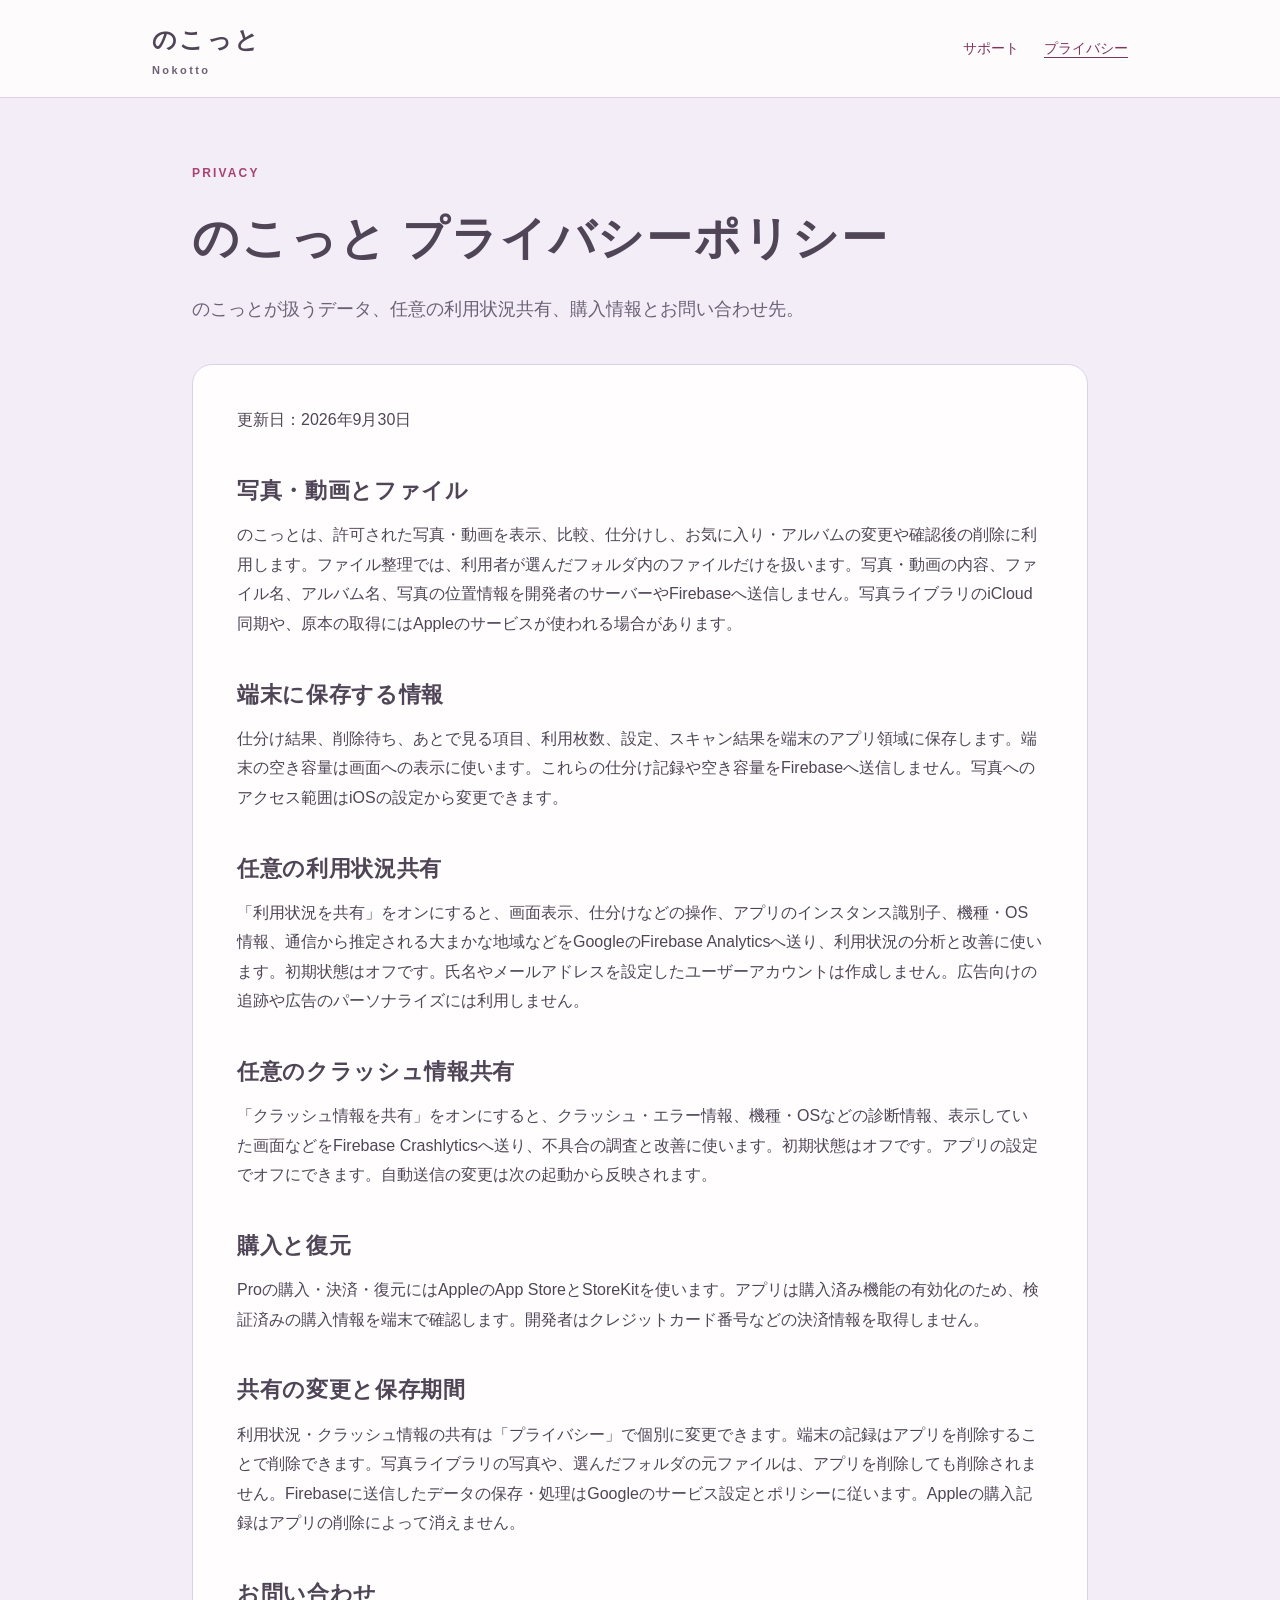
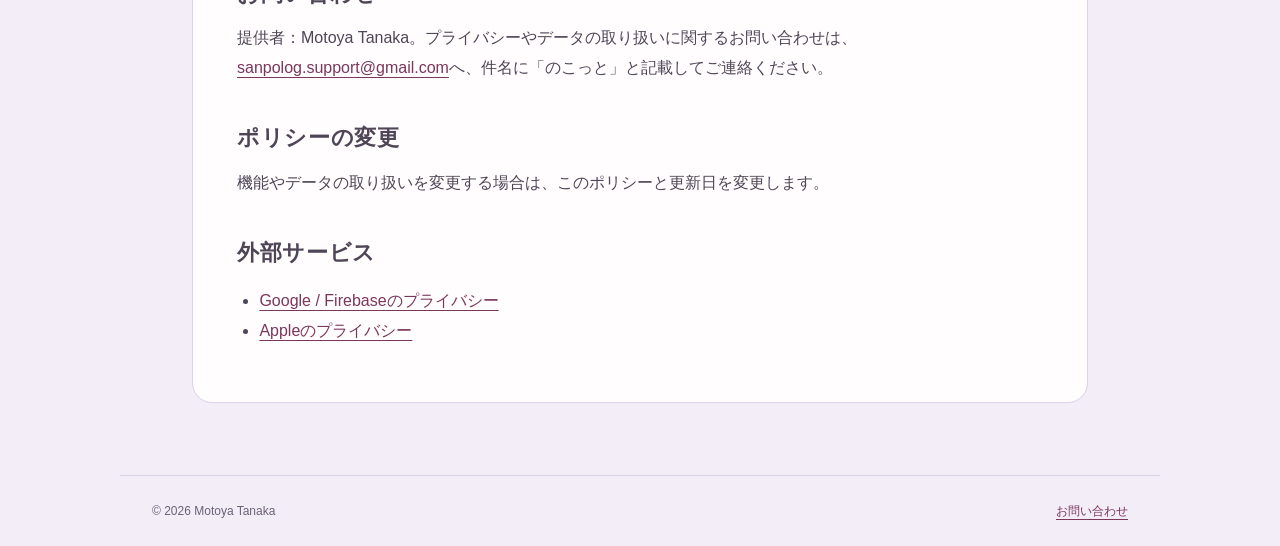
==== nokotto/privacy.html @ edcba47b "Publish Nokotto support and privacy pages" ====
<!doctype html>
<html lang="ja"><head><meta charset="utf-8"><meta name="viewport" content="width=device-width,initial-scale=1">
<title>のこっと プライバシーポリシー</title><meta name="description" content="のこっとが扱うデータ、任意の利用状況共有、購入情報とお問い合わせ先。"><link rel="stylesheet" href="./styles.css"></head>
<body><a class="skip" href="#main">本文へ移動</a><header><nav aria-label="メインメニュー"><a class="brand" href="./index.html">のこっと<span>Nokotto</span></a><div><a href="./support.html">サポート</a><a href="./privacy.html" aria-current="page">プライバシー</a></div></nav></header>
<main id="main"><div class="page-title"><p class="eyebrow">PRIVACY</p><h1>のこっと プライバシーポリシー</h1><p class="lead">のこっとが扱うデータ、任意の利用状況共有、購入情報とお問い合わせ先。</p></div><article>
<p>更新日：2026年9月30日</p>
<h2>写真・動画とファイル</h2>
<p>のこっとは、許可された写真・動画を表示、比較、仕分けし、お気に入り・アルバムの変更や確認後の削除に利用します。ファイル整理では、利用者が選んだフォルダ内のファイルだけを扱います。写真・動画の内容、ファイル名、アルバム名、写真の位置情報を開発者のサーバーやFirebaseへ送信しません。写真ライブラリのiCloud同期や、原本の取得にはAppleのサービスが使われる場合があります。</p>
<h2>端末に保存する情報</h2>
<p>仕分け結果、削除待ち、あとで見る項目、利用枚数、設定、スキャン結果を端末のアプリ領域に保存します。端末の空き容量は画面への表示に使います。これらの仕分け記録や空き容量をFirebaseへ送信しません。写真へのアクセス範囲はiOSの設定から変更できます。</p>
<h2>任意の利用状況共有</h2>
<p>「利用状況を共有」をオンにすると、画面表示、仕分けなどの操作、アプリのインスタンス識別子、機種・OS情報、通信から推定される大まかな地域などをGoogleのFirebase Analyticsへ送り、利用状況の分析と改善に使います。初期状態はオフです。氏名やメールアドレスを設定したユーザーアカウントは作成しません。広告向けの追跡や広告のパーソナライズには利用しません。</p>
<h2>任意のクラッシュ情報共有</h2>
<p>「クラッシュ情報を共有」をオンにすると、クラッシュ・エラー情報、機種・OSなどの診断情報、表示していた画面などをFirebase Crashlyticsへ送り、不具合の調査と改善に使います。初期状態はオフです。アプリの設定でオフにできます。自動送信の変更は次の起動から反映されます。</p>
<h2>購入と復元</h2>
<p>Proの購入・決済・復元にはAppleのApp StoreとStoreKitを使います。アプリは購入済み機能の有効化のため、検証済みの購入情報を端末で確認します。開発者はクレジットカード番号などの決済情報を取得しません。</p>
<h2>共有の変更と保存期間</h2>
<p>利用状況・クラッシュ情報の共有は「プライバシー」で個別に変更できます。端末の記録はアプリを削除することで削除できます。写真ライブラリの写真や、選んだフォルダの元ファイルは、アプリを削除しても削除されません。Firebaseに送信したデータの保存・処理はGoogleのサービス設定とポリシーに従います。Appleの購入記録はアプリの削除によって消えません。</p>
<h2>お問い合わせ</h2>
<p>提供者：Motoya Tanaka。プライバシーやデータの取り扱いに関するお問い合わせは、<a href="mailto:sanpolog.support@gmail.com">sanpolog.support@gmail.com</a>へ、件名に「のこっと」と記載してご連絡ください。</p>
<h2>ポリシーの変更</h2>
<p>機能やデータの取り扱いを変更する場合は、このポリシーと更新日を変更します。</p>
<h2>外部サービス</h2>
<ul><li><a href="https://firebase.google.com/support/privacy">Google / Firebaseのプライバシー</a></li><li><a href="https://www.apple.com/legal/privacy/">Appleのプライバシー</a></li></ul></article></main><footer><p>© 2026 Motoya Tanaka</p><a href="mailto:sanpolog.support@gmail.com">お問い合わせ</a></footer></body></html>
---- nokotto/styles.css ----
:root{color-scheme:light;--ink:#4f4557;--muted:#6d6175;--accent:#a64472;--surface:#fffdfd;--background:#f3edf8;--line:#ddd0e8}
*{box-sizing:border-box}html{font-family:-apple-system,BlinkMacSystemFont,"Hiragino Kaku Gothic ProN","Yu Gothic",sans-serif;line-height:1.85;scroll-behavior:smooth}body{margin:0;color:var(--ink);background:var(--background)}a{color:#7b365c;text-underline-offset:4px}a:hover{color:#54243f}a:focus-visible{outline:3px solid var(--accent);outline-offset:5px;border-radius:3px}.skip{position:absolute;left:20px;top:-100px;padding:10px;background:white;z-index:2}.skip:focus{top:10px}header{background:rgba(255,253,253,.9);border-bottom:1px solid var(--line)}nav{max-width:1040px;margin:auto;min-height:90px;padding:18px 32px;display:flex;align-items:center;justify-content:space-between;gap:24px}.brand{font-size:24px;font-weight:750;letter-spacing:.1em;color:var(--ink);text-decoration:none}.brand span{font-size:11px;color:var(--muted);display:block;letter-spacing:.22em;line-height:1.5}nav div{display:flex;gap:25px}nav div a{font-size:14px;text-decoration:none}nav a[aria-current=page]{text-decoration:underline}main{max-width:960px;margin:auto;padding:64px 32px 72px}h1,h2,p{margin-top:0}h1{font-size:clamp(28px,4vw,46px);line-height:1.5;letter-spacing:.04em;margin-bottom:20px;overflow-wrap:anywhere}h2{font-size:22px;line-height:1.6;letter-spacing:.03em}.eyebrow{font-size:12px;letter-spacing:.18em;font-weight:700;color:var(--accent);margin-bottom:20px}.lead{font-size:18px;color:var(--muted);max-width:680px}.page-title{margin-bottom:38px}article{padding:40px 44px;background:var(--surface);border:1px solid var(--line);border-radius:20px}article h2{margin:38px 0 12px}article h2:first-child{margin-top:0}article p{margin-bottom:20px}article ul{padding-left:1.4em}article a{overflow-wrap:anywhere}.hero{padding:20px 0 40px}.hero h1{font-size:clamp(36px,6vw,60px)}.status{display:inline-block;font-size:13px;padding:5px 15px;background:#eadfee;border-radius:30px;margin-top:12px}.features{border-top:1px solid var(--line);border-bottom:1px solid var(--line);padding:36px 0;display:grid;grid-template-columns:repeat(3,1fr);gap:30px}.number{font-size:12px;letter-spacing:.15em;color:var(--accent);display:block;margin-bottom:12px}.features h2{font-size:19px}.features p{font-size:15px;margin:0}.support-link{padding-top:44px}.button{display:inline-flex;gap:36px;background:#ead0de;padding:12px 24px;border-radius:30px;text-decoration:none;font-weight:650}footer{max-width:1040px;margin:auto;padding:24px 32px;border-top:1px solid var(--line);display:flex;justify-content:space-between;gap:20px;font-size:12px;color:var(--muted)}footer p{margin:0}@media(max-width:600px){nav{padding:16px 20px;gap:15px;align-items:flex-start}.brand{font-size:21px}nav div{gap:12px;flex-wrap:wrap;justify-content:flex-end;padding-top:6px}nav div a{font-size:12px}main{padding:40px 20px 50px}article{padding:24px 20px;border-radius:16px}article h2{font-size:20px}.lead{font-size:16px}.features{grid-template-columns:1fr;gap:26px}.features h2{margin-bottom:7px}footer{padding:24px 20px;flex-wrap:wrap}}
@media(prefers-reduced-motion:reduce){html{scroll-behavior:auto}}
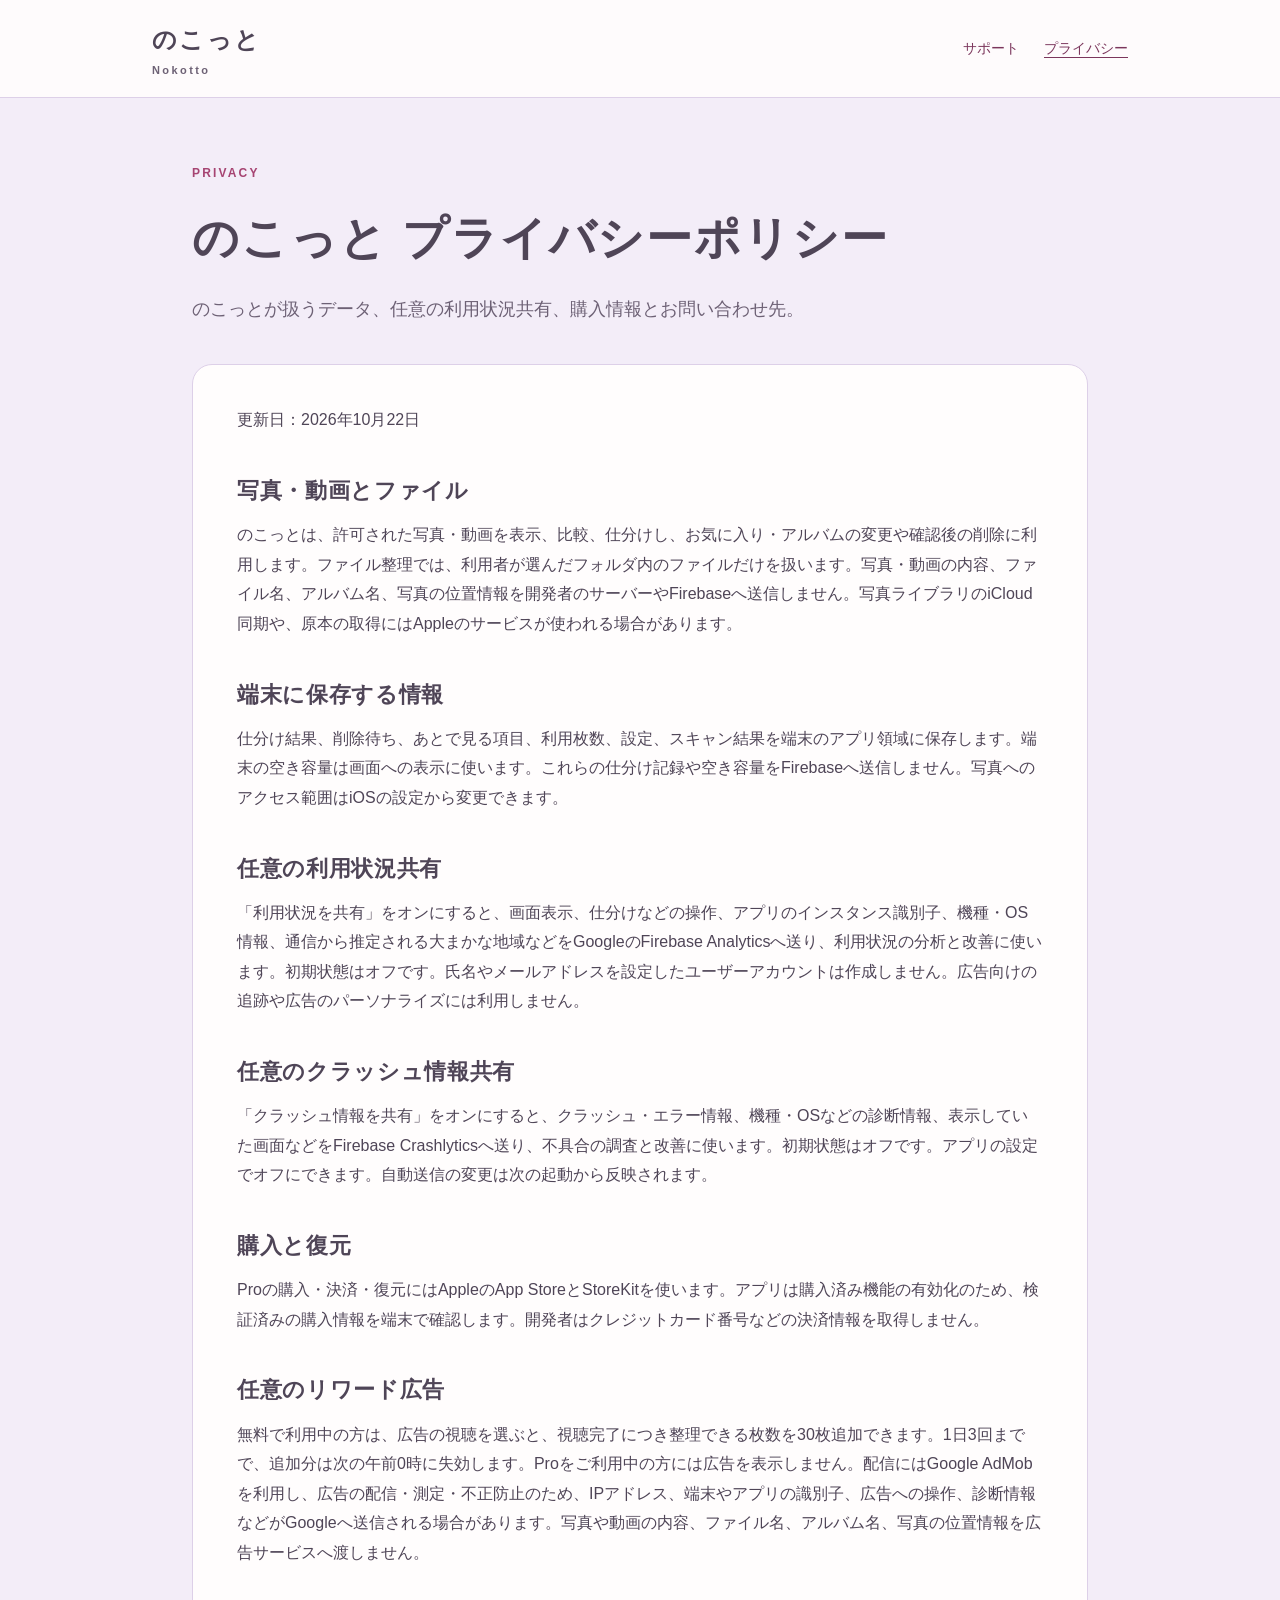
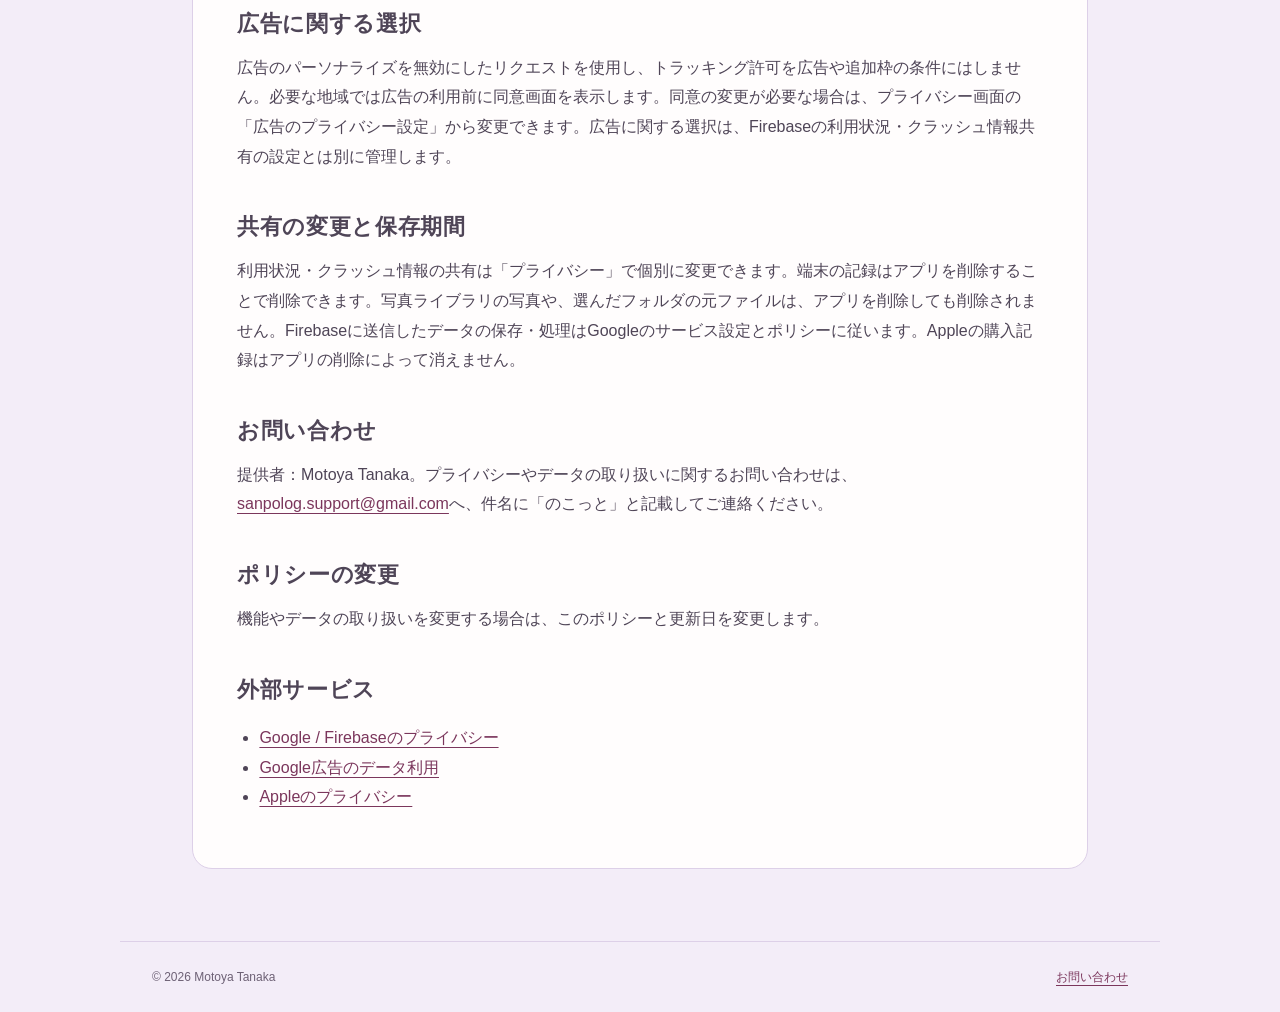
==== commit bd09fc91: "Explain optional rewarded ads and privacy choices" ====
--- a/nokotto/privacy.html
+++ b/nokotto/privacy.html
@@ -3,7 +3,7 @@
 <title>のこっと プライバシーポリシー</title><meta name="description" content="のこっとが扱うデータ、任意の利用状況共有、購入情報とお問い合わせ先。"><link rel="stylesheet" href="./styles.css"></head>
 <body><a class="skip" href="#main">本文へ移動</a><header><nav aria-label="メインメニュー"><a class="brand" href="./index.html">のこっと<span>Nokotto</span></a><div><a href="./support.html">サポート</a><a href="./privacy.html" aria-current="page">プライバシー</a></div></nav></header>
 <main id="main"><div class="page-title"><p class="eyebrow">PRIVACY</p><h1>のこっと プライバシーポリシー</h1><p class="lead">のこっとが扱うデータ、任意の利用状況共有、購入情報とお問い合わせ先。</p></div><article>
-<p>更新日：2026年9月30日</p>
+<p>更新日：2026年10月22日</p>
 <h2>写真・動画とファイル</h2>
 <p>のこっとは、許可された写真・動画を表示、比較、仕分けし、お気に入り・アルバムの変更や確認後の削除に利用します。ファイル整理では、利用者が選んだフォルダ内のファイルだけを扱います。写真・動画の内容、ファイル名、アルバム名、写真の位置情報を開発者のサーバーやFirebaseへ送信しません。写真ライブラリのiCloud同期や、原本の取得にはAppleのサービスが使われる場合があります。</p>
 <h2>端末に保存する情報</h2>
@@ -14,6 +14,10 @@
 <p>「クラッシュ情報を共有」をオンにすると、クラッシュ・エラー情報、機種・OSなどの診断情報、表示していた画面などをFirebase Crashlyticsへ送り、不具合の調査と改善に使います。初期状態はオフです。アプリの設定でオフにできます。自動送信の変更は次の起動から反映されます。</p>
 <h2>購入と復元</h2>
 <p>Proの購入・決済・復元にはAppleのApp StoreとStoreKitを使います。アプリは購入済み機能の有効化のため、検証済みの購入情報を端末で確認します。開発者はクレジットカード番号などの決済情報を取得しません。</p>
+<h2>任意のリワード広告</h2>
+<p>無料で利用中の方は、広告の視聴を選ぶと、視聴完了につき整理できる枚数を30枚追加できます。1日3回までで、追加分は次の午前0時に失効します。Proをご利用中の方には広告を表示しません。配信にはGoogle AdMobを利用し、広告の配信・測定・不正防止のため、IPアドレス、端末やアプリの識別子、広告への操作、診断情報などがGoogleへ送信される場合があります。写真や動画の内容、ファイル名、アルバム名、写真の位置情報を広告サービスへ渡しません。</p>
+<h2>広告に関する選択</h2>
+<p>広告のパーソナライズを無効にしたリクエストを使用し、トラッキング許可を広告や追加枠の条件にはしません。必要な地域では広告の利用前に同意画面を表示します。同意の変更が必要な場合は、プライバシー画面の「広告のプライバシー設定」から変更できます。広告に関する選択は、Firebaseの利用状況・クラッシュ情報共有の設定とは別に管理します。</p>
 <h2>共有の変更と保存期間</h2>
 <p>利用状況・クラッシュ情報の共有は「プライバシー」で個別に変更できます。端末の記録はアプリを削除することで削除できます。写真ライブラリの写真や、選んだフォルダの元ファイルは、アプリを削除しても削除されません。Firebaseに送信したデータの保存・処理はGoogleのサービス設定とポリシーに従います。Appleの購入記録はアプリの削除によって消えません。</p>
 <h2>お問い合わせ</h2>
@@ -21,4 +25,4 @@
 <h2>ポリシーの変更</h2>
 <p>機能やデータの取り扱いを変更する場合は、このポリシーと更新日を変更します。</p>
 <h2>外部サービス</h2>
-<ul><li><a href="https://firebase.google.com/support/privacy">Google / Firebaseのプライバシー</a></li><li><a href="https://www.apple.com/legal/privacy/">Appleのプライバシー</a></li></ul></article></main><footer><p>© 2026 Motoya Tanaka</p><a href="mailto:sanpolog.support@gmail.com">お問い合わせ</a></footer></body></html>
+<ul><li><a href="https://firebase.google.com/support/privacy">Google / Firebaseのプライバシー</a></li><li><a href="https://policies.google.com/technologies/partner-sites">Google広告のデータ利用</a></li><li><a href="https://www.apple.com/legal/privacy/">Appleのプライバシー</a></li></ul></article></main><footer><p>© 2026 Motoya Tanaka</p><a href="mailto:sanpolog.support@gmail.com">お問い合わせ</a></footer></body></html>
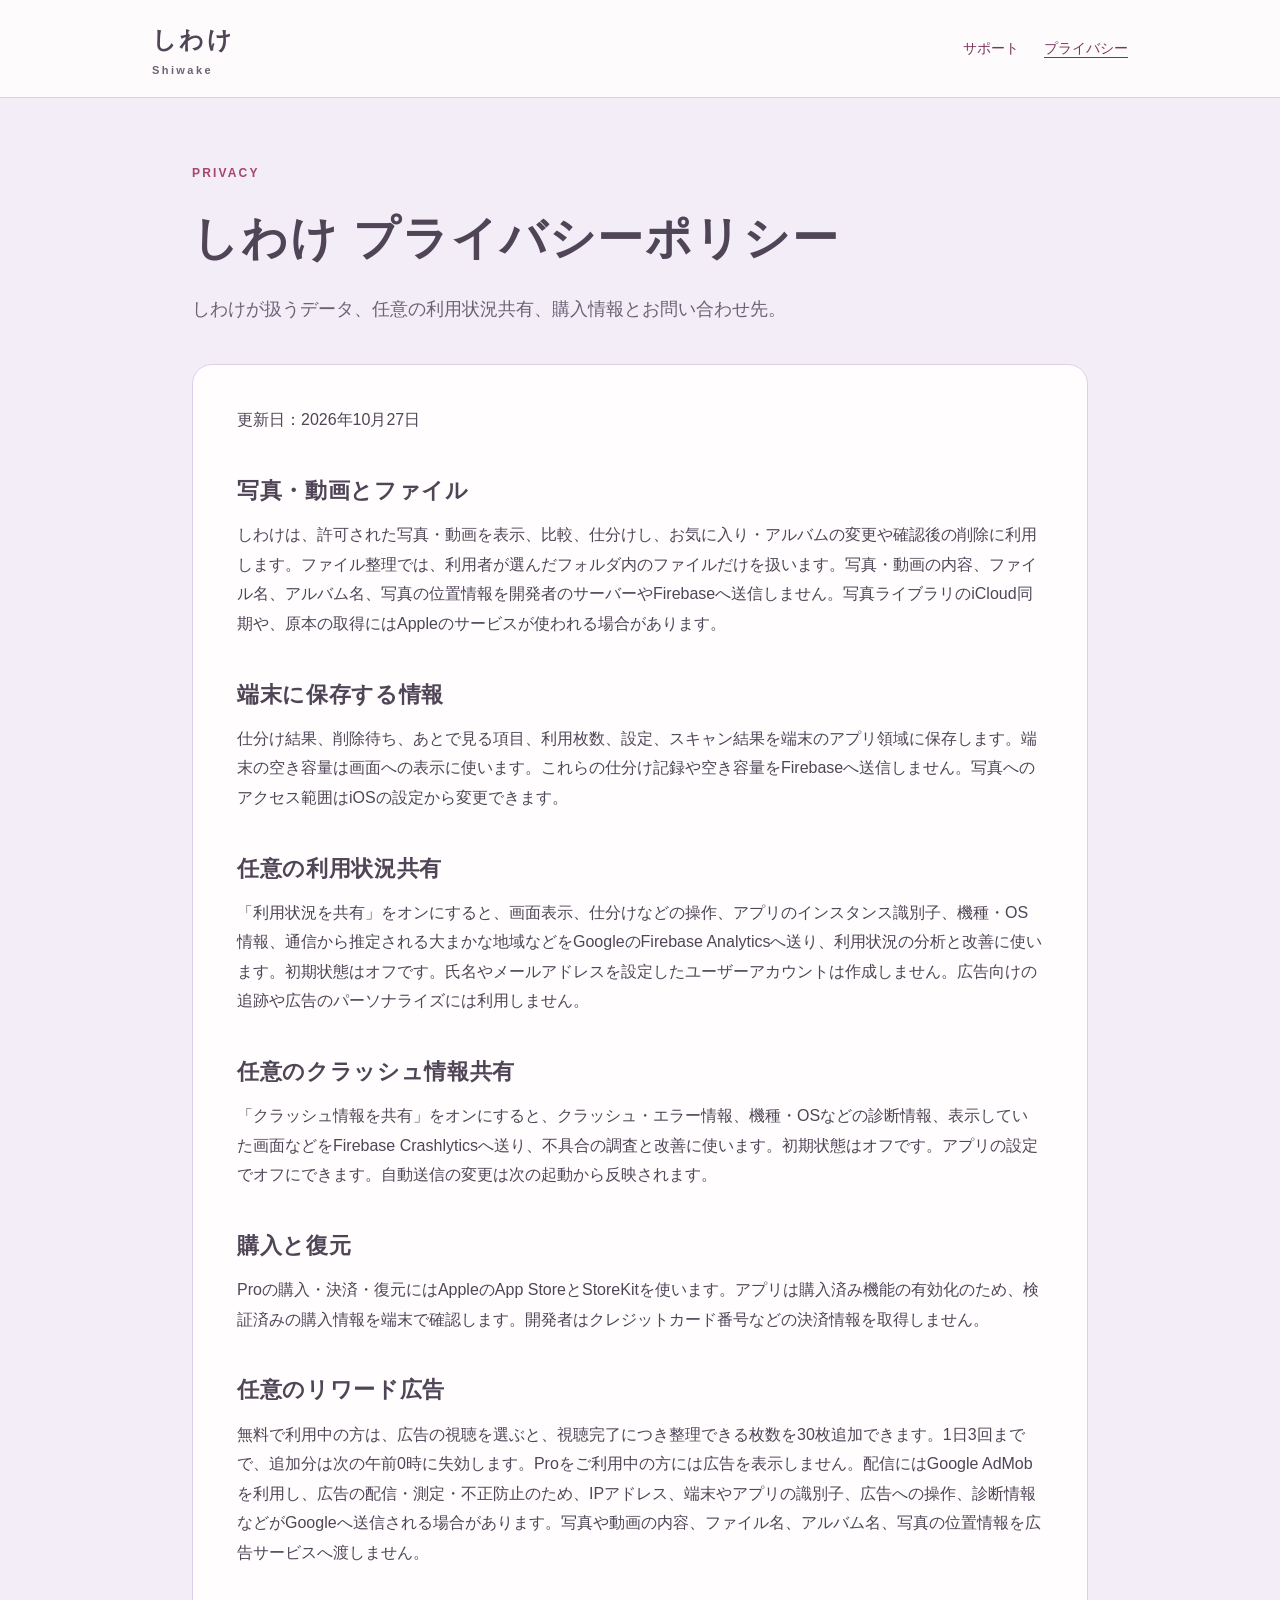
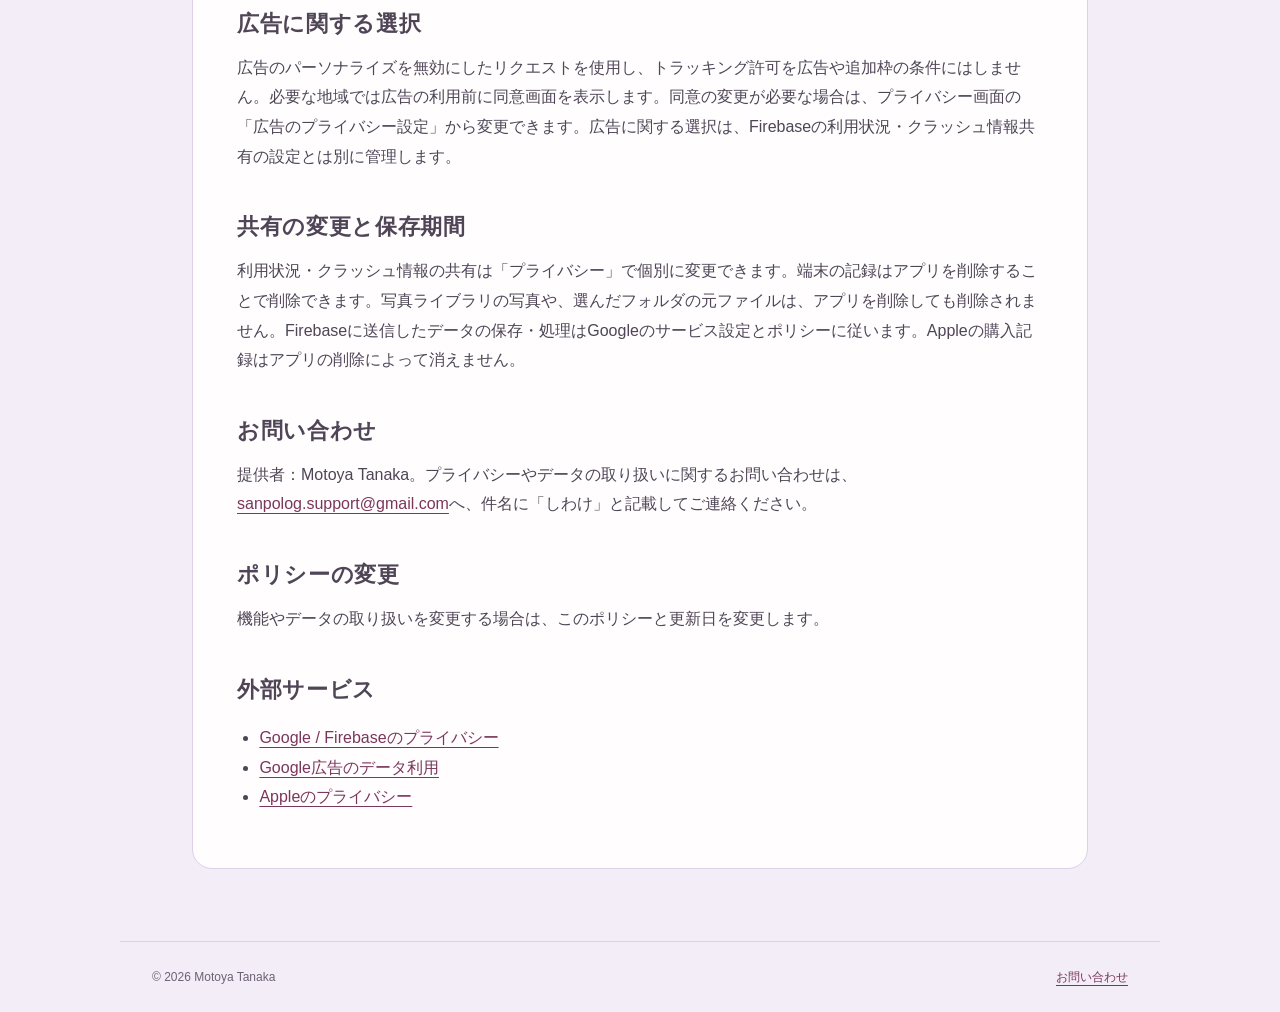
==== commit e976ff76: "Rename privacy policy to Shiwake" ====
--- a/nokotto/privacy.html
+++ b/nokotto/privacy.html
@@ -1,11 +1,11 @@
 <!doctype html>
 <html lang="ja"><head><meta charset="utf-8"><meta name="viewport" content="width=device-width,initial-scale=1">
-<title>のこっと プライバシーポリシー</title><meta name="description" content="のこっとが扱うデータ、任意の利用状況共有、購入情報とお問い合わせ先。"><link rel="stylesheet" href="./styles.css"></head>
-<body><a class="skip" href="#main">本文へ移動</a><header><nav aria-label="メインメニュー"><a class="brand" href="./index.html">のこっと<span>Nokotto</span></a><div><a href="./support.html">サポート</a><a href="./privacy.html" aria-current="page">プライバシー</a></div></nav></header>
-<main id="main"><div class="page-title"><p class="eyebrow">PRIVACY</p><h1>のこっと プライバシーポリシー</h1><p class="lead">のこっとが扱うデータ、任意の利用状況共有、購入情報とお問い合わせ先。</p></div><article>
-<p>更新日：2026年10月22日</p>
+<title>しわけ プライバシーポリシー</title><meta name="description" content="しわけが扱うデータ、任意の利用状況共有、購入情報とお問い合わせ先。"><link rel="stylesheet" href="./styles.css"></head>
+<body><a class="skip" href="#main">本文へ移動</a><header><nav aria-label="メインメニュー"><a class="brand" href="./index.html">しわけ<span>Shiwake</span></a><div><a href="./support.html">サポート</a><a href="./privacy.html" aria-current="page">プライバシー</a></div></nav></header>
+<main id="main"><div class="page-title"><p class="eyebrow">PRIVACY</p><h1>しわけ プライバシーポリシー</h1><p class="lead">しわけが扱うデータ、任意の利用状況共有、購入情報とお問い合わせ先。</p></div><article>
+<p>更新日：2026年10月27日</p>
 <h2>写真・動画とファイル</h2>
-<p>のこっとは、許可された写真・動画を表示、比較、仕分けし、お気に入り・アルバムの変更や確認後の削除に利用します。ファイル整理では、利用者が選んだフォルダ内のファイルだけを扱います。写真・動画の内容、ファイル名、アルバム名、写真の位置情報を開発者のサーバーやFirebaseへ送信しません。写真ライブラリのiCloud同期や、原本の取得にはAppleのサービスが使われる場合があります。</p>
+<p>しわけは、許可された写真・動画を表示、比較、仕分けし、お気に入り・アルバムの変更や確認後の削除に利用します。ファイル整理では、利用者が選んだフォルダ内のファイルだけを扱います。写真・動画の内容、ファイル名、アルバム名、写真の位置情報を開発者のサーバーやFirebaseへ送信しません。写真ライブラリのiCloud同期や、原本の取得にはAppleのサービスが使われる場合があります。</p>
 <h2>端末に保存する情報</h2>
 <p>仕分け結果、削除待ち、あとで見る項目、利用枚数、設定、スキャン結果を端末のアプリ領域に保存します。端末の空き容量は画面への表示に使います。これらの仕分け記録や空き容量をFirebaseへ送信しません。写真へのアクセス範囲はiOSの設定から変更できます。</p>
 <h2>任意の利用状況共有</h2>
@@ -21,7 +21,7 @@
 <h2>共有の変更と保存期間</h2>
 <p>利用状況・クラッシュ情報の共有は「プライバシー」で個別に変更できます。端末の記録はアプリを削除することで削除できます。写真ライブラリの写真や、選んだフォルダの元ファイルは、アプリを削除しても削除されません。Firebaseに送信したデータの保存・処理はGoogleのサービス設定とポリシーに従います。Appleの購入記録はアプリの削除によって消えません。</p>
 <h2>お問い合わせ</h2>
-<p>提供者：Motoya Tanaka。プライバシーやデータの取り扱いに関するお問い合わせは、<a href="mailto:sanpolog.support@gmail.com">sanpolog.support@gmail.com</a>へ、件名に「のこっと」と記載してご連絡ください。</p>
+<p>提供者：Motoya Tanaka。プライバシーやデータの取り扱いに関するお問い合わせは、<a href="mailto:sanpolog.support@gmail.com">sanpolog.support@gmail.com</a>へ、件名に「しわけ」と記載してご連絡ください。</p>
 <h2>ポリシーの変更</h2>
 <p>機能やデータの取り扱いを変更する場合は、このポリシーと更新日を変更します。</p>
 <h2>外部サービス</h2>
